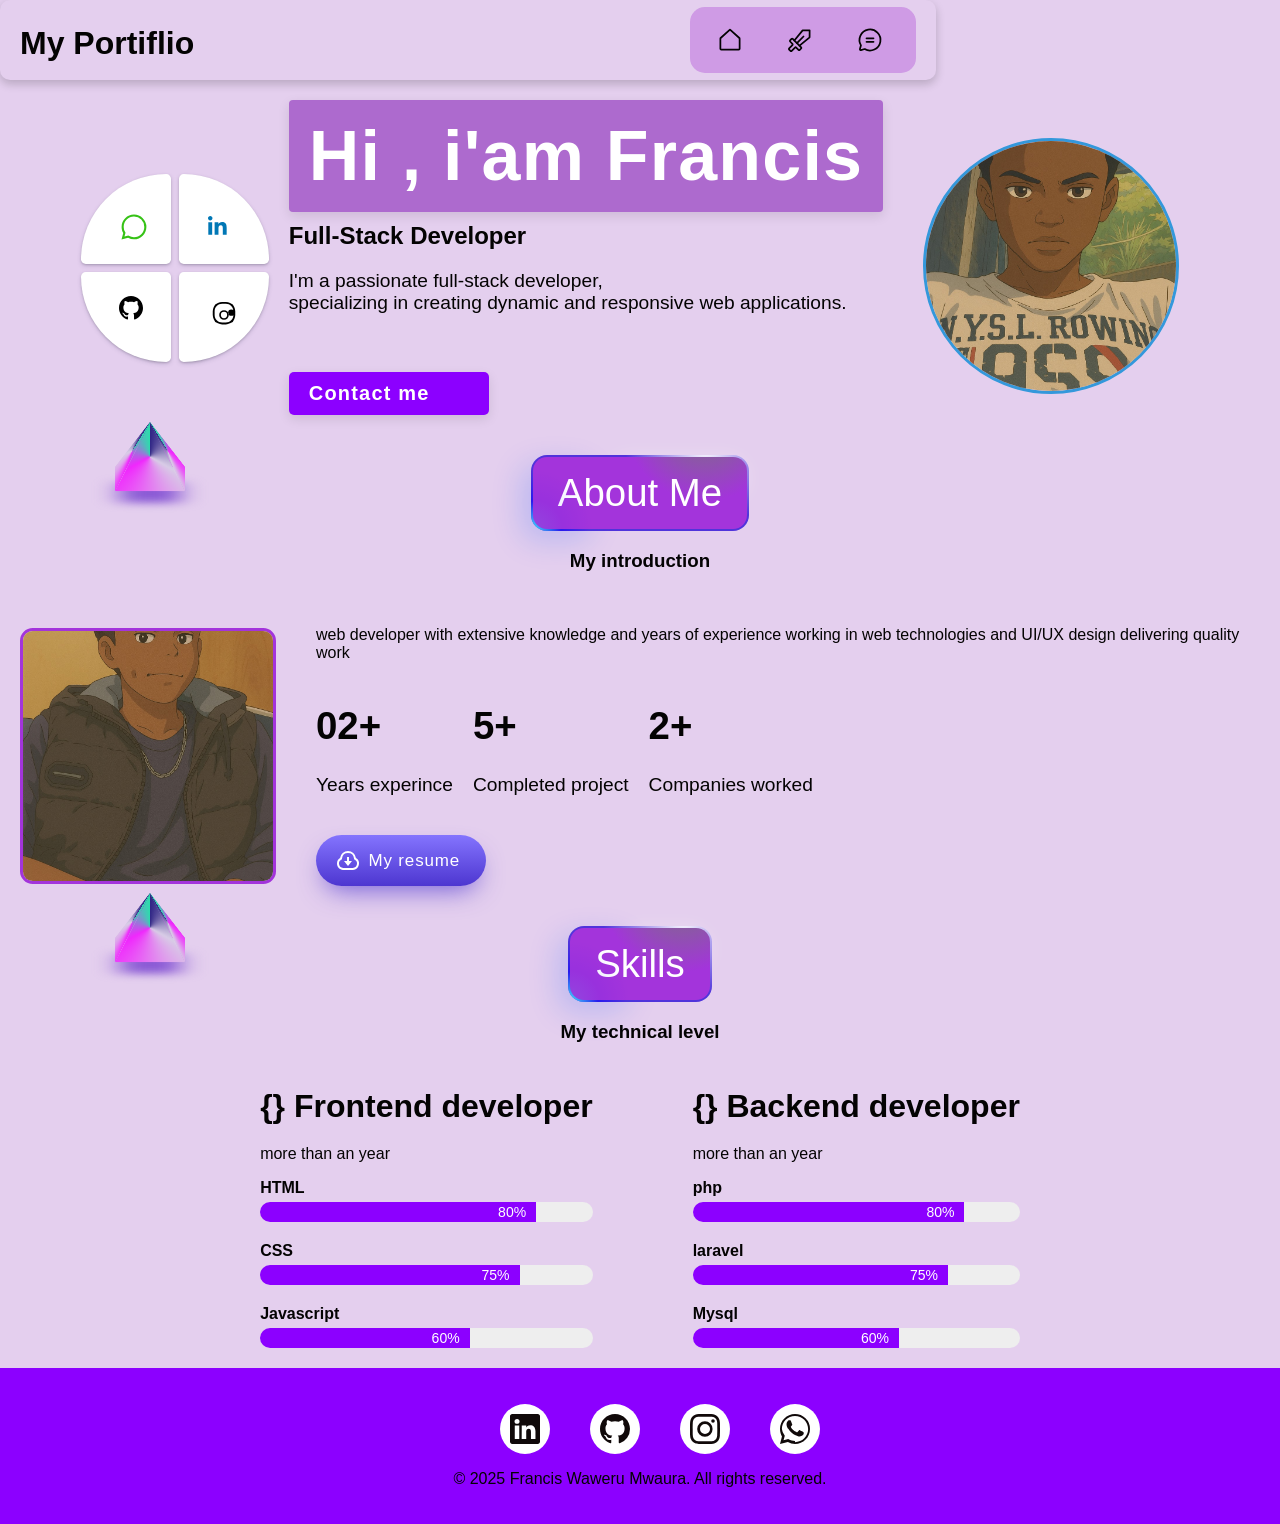
==== index.html @ 397ab3db "my_file html, css, js" ====
<!DOCTYPE html>
<html lang="en">
<head>
    <meta charset="UTF-8">
    <meta name="viewport" content="width=device-width, initial-scale=1.0">
    <meta name="description" content="Francis Waweru Mwaura - Full-Stack Developer Portfolio">
    <title>Francis Waweru Mwaura - Portfolio</title>
    <link rel="stylesheet" href="styles.css">
</head>
<body>
   
    <header>
        <div class="emoji-navbar">
            
            <h2>My Portiflio</h2>
            <div class="emoji-group">

                <div class="menu">
                <!-- Home Link -->
                <a href="index.html" class="link">
                    <span class="link-icon">
                    <svg xmlns="http://www.w3.org/2000/svg" width="192" height="192" fill="currentColor" viewBox="0 0 256 256">
                        <rect width="256" height="256" fill="none"></rect>
                        <path d="M213.3815,109.61945,133.376,36.88436a8,8,0,0,0-10.76339.00036l-79.9945,72.73477A8,8,0,0,0,40,115.53855V208a8,8,0,0,0,8,8H208a8,8,0,0,0,8-8V115.53887A8,8,0,0,0,213.3815,109.61945Z" fill="none" stroke="currentColor" stroke-linecap="round" stroke-linejoin="round" stroke-width="16"></path>
                    </svg>
                    </span>
                    <span class="link-title">Home</span>
                </a>

                <!-- Projects Link -->
                <a href="projects.html" class="link">
                    <span class="link-icon">
                    <svg xmlns="http://www.w3.org/2000/svg" width="192" height="192" fill="currentColor" viewBox="0 0 256 256">
                        <rect width="256" height="256" fill="none"></rect>
                        <polyline points="76.201 132.201 152.201 40.201 216 40 215.799 103.799 123.799 179.799" fill="none" stroke="currentColor" stroke-linecap="round" stroke-linejoin="round" stroke-width="16"></polyline>
                        <line x1="100" y1="156" x2="160" y2="96" fill="none" stroke="currentColor" stroke-linecap="round" stroke-linejoin="round" stroke-width="16"></line>
                        <path d="M82.14214,197.45584,52.201,227.397a8,8,0,0,1-11.31371,0L28.603,215.11268a8,8,0,0,1,0-11.31371l29.94113-29.94112a8,8,0,0,0,0-11.31371L37.65685,141.65685a8,8,0,0,1,0-11.3137l12.6863-12.6863a8,8,0,0,1,11.3137,0l76.6863,76.6863a8,8,0,0,1,0,11.3137l-12.6863,12.6863a8,8,0,0,1-11.3137,0L93.45584,197.45584A8,8,0,0,0,82.14214,197.45584Z" fill="none" stroke="currentColor" stroke-linecap="round" stroke-linejoin="round" stroke-width="16"></path>
                    </svg>
                    </span>
                    <span class="link-title">Projects</span>
                </a>

                <!-- Chat Link -->
                <a href="contact.html" class="link">
                    <span class="link-icon">
                    <svg xmlns="http://www.w3.org/2000/svg" width="192" height="192" fill="currentColor" viewBox="0 0 256 256">
                        <rect width="256" height="256" fill="none"></rect>
                        <path d="M45.42853,176.99811A95.95978,95.95978,0,1,1,79.00228,210.5717l.00023-.001L45.84594,220.044a8,8,0,0,1-9.89-9.89l9.47331-33.15657Z" fill="none" stroke="currentColor" stroke-linecap="round" stroke-linejoin="round" stroke-width="16"></path>
                        <line x1="96" y1="112" x2="160" y2="112" fill="none" stroke="currentColor" stroke-linecap="round" stroke-linejoin="round" stroke-width="16"></line>
                        <line x1="96" y1="144" x2="160" y2="144" fill="none" stroke="currentColor" stroke-linecap="round" stroke-linejoin="round" stroke-width="16"></line>
                    </svg>
                    </span>
                    <span class="link-title">Chat</span>
                </a>
</div>

            </div>
            
        </div>
        
    </header>
    
    <div class="hero">
        <div class="main">
            <div class="up">
                <a href="https://wa.me/254737316351" target="_blank">
                <button class="card1">
                    <!-- WhatsApp Icon -->
                    <svg class="whatsapp" xmlns="http://www.w3.org/2000/svg" viewBox="0 0 24 24" height="30" width="30">
                    <path d="M19.001 4.908A9.817 9.817 0 0 0 11.992 2C6.534 2 2.085 6.448 2.08 11.908c0 1.748.458 3.45 1.321 4.956L2 22l5.255-1.377a9.916 9.916 0 0 0 4.737 1.206h.005c5.46 0 9.908-4.448 9.913-9.913A9.872 9.872 0 0 0 19 4.908ZM11.992 20.15A8.216 8.216 0 0 1 7.797 19l-.3-.18-3.117.818.833-3.041-.196-.314a8.2 8.2 0 0 1-1.258-4.381c0-4.533 3.696-8.23 8.239-8.23a8.2 8.2 0 0 1 5.825 2.413 8.196 8.196 0 0 1 2.41 5.825c-.006 4.55-3.702 8.24-8.24 8.24Z"></path>
                    </svg>
                </button>
                </a>

                <a href="https://www.linkedin.com/in/francis-waweru-874369370/" target="_blank">
                <button class="card2">
                    <!-- LinkedIn Icon -->
                    <svg xmlns="http://www.w3.org/2000/svg" class="linkedin" height="1.6em" viewBox="0 0 448 512">
                    <path d="M100.28 448H7.4V148.9h92.88zm-46.44-343C24 105 0 80.9 0 53.6 0 26.3 24 2 53.84 2c29.84 0 53.84 24.3 53.84 51.6 0 27.3-24 51.6-53.84 51.6zM447.9 448h-92.4V302.4c0-34.7-.7-79.2-48.3-79.2-48.3 0-55.7 37.7-55.7 76.7V448h-92.6V148.9h89.2v40.8h1.3c12.4-23.5 42.7-48.3 87.8-48.3 93.8 0 111 61.8 111 142.3V448z"></path>
                    </svg>
                </button>
                </a>
            </div>

            <div class="down">
                <a href="https://github.com/frankie003-code" target="_blank">
                <button class="card3">
                    <!-- GitHub Icon -->
                    <svg class="github" height="30px" width="30px" viewBox="0 0 30 30" xmlns="http://www.w3.org/2000/svg">
                    <path d="M12 0C5.371 0 0 5.371 0 12c0 5.303 3.438 9.8 8.205 11.387.6.111.82-.261.82-.577v-2.237c-3.338.726-4.033-1.415-4.033-1.415-.546-1.388-1.333-1.757-1.333-1.757-1.089-.745.083-.729.083-.729 1.205.085 1.84 1.238 1.84 1.238 1.07 1.835 2.809 1.305 3.495.998.108-.775.419-1.305.762-1.605-2.665-.304-5.466-1.333-5.466-5.932 0-1.31.467-2.381 1.236-3.221-.124-.303-.536-1.524.116-3.176 0 0 1.008-.322 3.3 1.23.957-.266 1.984-.398 3.003-.403 1.02.005 2.047.137 3.006.403 2.29-1.552 3.295-1.23 3.295-1.23.653 1.653.242 2.873.118 3.176.77.84 1.234 1.911 1.234 3.221 0 4.61-2.803 5.625-5.475 5.921.43.372.823 1.103.823 2.222v3.293c0 .32.216.694.825.576C20.565 21.796 24 17.298 24 12c0-6.629-5.371-12-12-12z"></path>
                    </svg>
                </button>
                </a>

                <a href="https://www.instagram.com/qwenchz3/?__pwa=1#" target="_blank">
                <button class="card4">
                    <!-- Instagram Icon -->
                    <svg xmlns="http://www.w3.org/2000/svg" viewBox="0 0 448 512" height="30" width="30">
                    <path d="M224,202.66A53.34,53.34,0,1,0,277.34,256,53.38,53.38,0,0,0,224,202.66Zm124.71-41a54,54,0,1,0,54,54A54,54,0,0,0,348.71,161.71ZM224,338a82,82,0,1,1,82-82A82.09,82.09,0,0,1,224,338ZM398.8,120.07A98.23,98.23,0,0,0,327.93,49.2C304.6,40.42,282.59,32,256,32H192C165.41,32,143.4,40.42,120.07,49.2A98.23,98.23,0,0,0,49.2,120.07C40.42,143.4,32,165.41,32,192v64c0,26.59,8.42,48.6,17.2,71.93A98.23,98.23,0,0,0,120.07,398.8C143.4,407.58,165.41,416,192,416h64c26.59,0,48.6-8.42,71.93-17.2a98.23,98.23,0,0,0,70.87-70.87C407.58,304.6,416,282.59,416,256V192C416,165.41,407.58,143.4,398.8,120.07ZM384,256c0,70.69-57.31,128-128,128H192C121.31,384,64,326.69,64,256V192C64,121.31,121.31,64,192,64h64c70.69,0,128,57.31,128,128Z"/>
                    </svg>
                </button>
                </a>
            </div>
        </div>

            <div class="content">
                <div>
                    <button class="btn"><i class="animation"></i>
                    <h1>Hi , i'am Francis</h1><i class="animation"></i>
                    </button>
                </div>
                
                <h2>Full-Stack Developer</h2>
                <p>I'm a passionate full-stack developer,<br> specializing in creating dynamic and responsive web applications.</p><br>
                <div class="cta-buttons">
                    <a href="contact.html" class="btn">Contact me</a>
                </div>
            </div>
            <div class="content" >
                <div class="abt">
                    <img src="me.png" alt="Francis Waweru Mwaura"">
                    
                </div>
            </div>
    </div>

    
    <div class="intro">
      <div class="pyramid-loader">
            <div class="wrapper">
                <span class="side side1"></span>
                <span class="side side2"></span>
                <span class="side side3"></span>
                <span class="side side4"></span>
                <span class="shadow"></span>
            </div>  
      </div>
       <button class="button">
            <div class="blob1"></div>
            <div class="blob2"></div>
            <div class="inner">About Me</div>
        </button>

       
        <h3>My introduction</h3>
    </div>

    <div class="aboutme">
        <div class="content">
            <div class="about">
                <img src="me2.png" alt="Francis Waweru Mwaura"">
            </div>
        </div>
        <div class="content">            
            <p>web developer with extensive knowledge and years of experience working in web technologies and UI/UX design delivering quality work</p>
            <div class="year">
                

                <div class="yearcontent">
                    <h1>02+</h1>
                    <P>Years experince</P>
                </div>

                <div class="yearcontent">
                    <h1>5+</h1>
                    <P>Completed project</P>
                </div>

                <div class="yearcontent">
                    <h1>2+</h1>
                    <P>Companies worked</P>
                </div>
            </div>
             <div class="cta-buttons">
                    <!-- From Uiverse.io by adamgiebl -->
                    <a href="Francis Waweru Mwaura.pdf" download target="_blank" style="text-decoration: none;">
                    <button class="cssbuttons-io-button">
                        <svg
                        xmlns="http://www.w3.org/2000/svg"
                        viewBox="0 0 24 24"
                        width="24"
                        height="24"
                        >
                        <path fill="none" d="M0 0h24v24H0z"></path>
                        <path
                            fill="currentColor"
                            d="M1 14.5a6.496 6.496 0 0 1 3.064-5.519 8.001 8.001 0 0 1 15.872 0 6.5 6.5 0 0 1-2.936 12L7 21c-3.356-.274-6-3.078-6-6.5zm15.848 4.487a4.5 4.5 0 0 0 2.03-8.309l-.807-.503-.12-.942a6.001 6.001 0 0 0-11.903 0l-.12.942-.805.503a4.5 4.5 0 0 0 2.029 8.309l.173.013h9.35l.173-.013zM13 12h3l-4 5-4-5h3V8h2v4z"
                        ></path>
                        </svg>
                        <span>My resume</span>
                    </button>
                    </a>

            </div>
        </div>
    </div>
    <div class="intro">
        <div class="pyramid-loader">
            <div class="wrapper">
                <span class="side side1"></span>
                <span class="side side2"></span>
                <span class="side side3"></span>
                <span class="side side4"></span>
                <span class="shadow"></span>
            </div>  
      </div>
         <button class="button">
            <div class="blob1"></div>
            <div class="blob2"></div>
            <div class="inner">Skills</div>
        </button>
        <h3>My technical level</h3>
    </div>

    <div class="skills">
        <div class="skillsfront">
         

            <h2>{} Frontend developer</h2>
            <p>more than an year</p>  
            
            <div class="progress-group">
                <div class="label">HTML</div>
                <div class="progress-container">
                    <div class="progress-bar" style="width: 80%;">80%</div>
                </div>
            </div>
    
            <div class="progress-group">
                <div class="label">CSS</div>
                <div class="progress-container">
                    <div class="progress-bar" style="width: 75%;">75%</div>
                </div>
            </div>
    
            <div class="progress-group">
                <div class="label">Javascript</div>
                <div class="progress-container">
                    <div class="progress-bar" style="width: 60%;">60%</div>
                </div>
            </div>
        </div>
        <div class="skillsfront">
         

            <h2>{} Backend developer</h2>
            <p>more than an year</p>  
            
            <div class="progress-group">
                <div class="label">php</div>
                <div class="progress-container">
                    <div class="progress-bar" style="width: 80%;">80%</div>
                </div>
            </div>
    
            <div class="progress-group">
                <div class="label">laravel</div>
                <div class="progress-container">
                    <div class="progress-bar" style="width: 75%;">75%</div>
                </div>
            </div>
    
            <div class="progress-group">
                <div class="label">Mysql</div>
                <div class="progress-container">
                    <div class="progress-bar" style="width: 60%;">60%</div>
                </div>
            </div>
        </div>
    </div>

   

    <footer>
        <div class="social-links">
            <ul class="example-2">
  <li class="icon-content">
      <a
      href="https://www.linkedin.com/in/francis-waweru-874369370/"
      aria-label="LinkedIn"
      data-social="linkedin"
      >
      <div class="filled"></div>
      <svg
      xmlns="http://www.w3.org/2000/svg"
        width="16"
        height="16"
        fill="currentColor"
        class="bi bi-linkedin"
        viewBox="0 0 16 16"
        xml:space="preserve"
        >
        <path
        d="M0 1.146C0 .513.526 0 1.175 0h13.65C15.474 0 16 .513 16 1.146v13.708c0 .633-.526 1.146-1.175 1.146H1.175C.526 16 0 15.487 0 14.854zm4.943 12.248V6.169H2.542v7.225zm-1.2-8.212c.837 0 1.358-.554 1.358-1.248-.015-.709-.52-1.248-1.342-1.248S2.4 3.226 2.4 3.934c0 .694.521 1.248 1.327 1.248zm4.908 8.212V9.359c0-.216.016-.432.08-.586.173-.431.568-.878 1.232-.878.869 0 1.216.662 1.216 1.634v3.865h2.401V9.25c0-2.22-1.184-3.252-2.764-3.252-1.274 0-1.845.7-2.165 1.193v.025h-.016l.016-.025V6.169h-2.4c.03.678 0 7.225 0 7.225z"
        fill="currentColor"
        ></path>
    </svg>
</a>
<div class="tooltip">LinkedIn</div>
</li>

<li class="icon-content">
    <a href="https://github.com/frankie003-code" aria-label="GitHub" data-social="github">
        <div class="filled"></div>
        <svg
        xmlns="http://www.w3.org/2000/svg"
        width="16"
        height="16"
        fill="currentColor"
        class="bi bi-github"
        viewBox="0 0 16 16"
        xml:space="preserve"
      >
        <path
        d="M8 0C3.58 0 0 3.58 0 8c0 3.54 2.29 6.53 5.47 7.59.4.07.55-.17.55-.38 0-.19-.01-.82-.01-1.49-2.01.37-2.53-.49-2.69-.94-.09-.23-.48-.94-.82-1.13-.28-.15-.68-.52-.01-.53.63-.01 1.08.58 1.23.82.72 1.21 1.87.87 2.33.66.07-.52.28-.87.51-1.07-1.78-.2-3.64-.89-3.64-3.95 0-.87.31-1.59.82-2.15-.08-.2-.36-1.02.08-2.12 0 0 .67-.21 2.2.82.64-.18 1.32-.27 2-.27s1.36.09 2 .27c1.53-1.04 2.2-.82 2.2-.82.44 1.1.16 1.92.08 2.12.51.56.82 1.27.82 2.15 0 3.07-1.87 3.75-3.65 3.95.29.25.54.73.54 1.48 0 1.07-.01 1.93-.01 2.2 0 .21.15.46.55.38A8.01 8.01 0 0 0 16 8c0-4.42-3.58-8-8-8"
        fill="currentColor"
        ></path>
    </svg>
</a>
<div class="tooltip">GitHub</div>
</li>

<li class="icon-content">
    <a
    href="https://www.instagram.com/qwenchz3/?__pwa=1#"
    aria-label="Instagram"
    data-social="instagram"
    >
    <div class="filled"></div>
    <svg
    xmlns="http://www.w3.org/2000/svg"
    width="16"
    height="16"
        fill="currentColor"
        class="bi bi-instagram"
        viewBox="0 0 16 16"
        xml:space="preserve"
        >
        <path
        d="M8 0C5.829 0 5.556.01 4.703.048 3.85.088 3.269.222 2.76.42a3.9 3.9 0 0 0-1.417.923A3.9 3.9 0 0 0 .42 2.76C.222 3.268.087 3.85.048 4.7.01 5.555 0 5.827 0 8.001c0 2.172.01 2.444.048 3.297.04.852.174 1.433.372 1.942.205.526.478.972.923 1.417.444.445.89.719 1.416.923.51.198 1.09.333 1.942.372C5.555 15.99 5.827 16 8 16s2.444-.01 3.298-.048c.851-.04 1.434-.174 1.943-.372a3.9 3.9 0 0 0 1.416-.923c.445-.445.718-.891.923-1.417.197-.509.332-1.09.372-1.942C15.99 10.445 16 10.173 16 8s-.01-2.445-.048-3.299c-.04-.851-.175-1.433-.372-1.941a3.9 3.9 0 0 0-.923-1.417A3.9 3.9 0 0 0 13.24.42c-.51-.198-1.092-.333-1.943-.372C10.443.01 10.172 0 7.998 0zm-.717 1.442h.718c2.136 0 2.389.007 3.232.046.78.035 1.204.166 1.486.275.373.145.64.319.92.599s.453.546.598.92c.11.281.24.705.275 1.485.039.843.047 1.096.047 3.231s-.008 2.389-.047 3.232c-.035.78-.166 1.203-.275 1.485a2.5 2.5 0 0 1-.599.919c-.28.28-.546.453-.92.598-.28.11-.704.24-1.485.276-.843.038-1.096.047-3.232.047s-2.39-.009-3.233-.047c-.78-.036-1.203-.166-1.485-.276a2.5 2.5 0 0 1-.92-.598 2.5 2.5 0 0 1-.6-.92c-.109-.281-.24-.705-.275-1.485-.038-.843-.046-1.096-.046-3.233s.008-2.388.046-3.231c.036-.78.166-1.204.276-1.486.145-.373.319-.64.599-.92s.546-.453.92-.598c.282-.11.705-.24 1.485-.276.738-.034 1.024-.044 2.515-.045zm4.988 1.328a.96.96 0 1 0 0 1.92.96.96 0 0 0 0-1.92m-4.27 1.122a4.109 4.109 0 1 0 0 8.217 4.109 4.109 0 0 0 0-8.217m0 1.441a2.667 2.667 0 1 1 0 5.334 2.667 2.667 0 0 1 0-5.334"
        fill="currentColor"
        ></path>
    </svg>
</a>
<div class="tooltip">Instagram</div>
</li>

<!-- ✅ WhatsApp Replacing YouTube -->
<li class="icon-content">
    <a
    href="https://wa.me/254737316351" 
    aria-label="WhatsApp"
    data-social="whatsapp"
    >
    <div class="filled"></div>
    <svg
    xmlns="http://www.w3.org/2000/svg"
    width="16"
    height="16"
    fill="currentColor"
    class="bi bi-whatsapp"
    viewBox="0 0 16 16"
    xml:space="preserve"
      >
      <path
      d="M13.601 2.326A7.902 7.902 0 0 0 8 0C3.582 0 0 3.582 0 8c0 1.396.36 2.743 1.043 3.938L0 16l4.191-1.1A7.947 7.947 0 0 0 8 16c4.418 0 8-3.582 8-8a7.902 7.902 0 0 0-2.399-5.674zm-5.6 12.09c-1.189 0-2.359-.316-3.387-.911l-.242-.143-2.48.65.663-2.41-.157-.247A6.933 6.933 0 0 1 1 8c0-3.867 3.133-7 7-7s7 3.133 7 7-3.133 7-7 7zm4.066-5.063c-.222-.111-1.313-.648-1.516-.722-.203-.074-.352-.111-.501.111s-.574.722-.703.87c-.13.148-.259.167-.481.056-.222-.111-.938-.345-1.787-1.1-.66-.587-1.104-1.313-1.233-1.534-.13-.222-.014-.342.098-.453.101-.1.222-.259.333-.389.112-.13.148-.222.222-.37.074-.148.037-.278-.018-.39-.055-.111-.501-1.208-.687-1.657-.18-.433-.364-.374-.501-.381-.13-.007-.278-.009-.427-.009s-.389.056-.593.278c-.203.222-.796.778-.796 1.896s.815 2.2.928 2.353c.111.148 1.605 2.449 3.893 3.432.545.235.969.375 1.3.48.546.174 1.044.15 1.437.091.438-.065 1.313-.537 1.5-1.056.185-.52.185-.964.13-1.056-.056-.093-.204-.148-.426-.259z"
      fill="currentColor"
      />
    </svg>
</a>
<div class="tooltip">WhatsApp</div>
</li>
</ul>
</div>
<p>&copy; 2025 Francis Waweru Mwaura. All rights reserved.</p>
</footer>

    <script src="js/main.js"></script>
</body>
</html>
---- styles.css ----
body {
  font-family: "Arial", sans-serif;
  margin: 0;
  padding: 0;
  background-color: #e4cfee;
  color: #040303;
  width: 100%;
  max-width: 100%;
  height: 100%;

}

/* From Uiverse.io by andrew-demchenk0 */
.pyramid-loader {
  position: relative;
  width: 300px;

  display: block;
  transform-style: preserve-3d;
  transform: rotateX(-20deg);
}

.wrapper {
  position: relative;
  width: 100%;
  height: 100%;
  transform-style: preserve-3d;
  animation: spin 4s linear infinite;
}

@keyframes spin {
  100% {
    transform: rotateY(360deg);
  }
}

.pyramid-loader .wrapper .side {
  width: 70px;
  height: 70px;
  /* you can choose any gradient or color you want */
  /* background: radial-gradient( #2F2585 10%, #F028FD 70%, #2BDEAC 120%); */
  position: absolute;
  top: 0;
  left: 0;
  right: 0;
  bottom: 0;
  margin: auto;
  transform-origin: center top;
  clip-path: polygon(50% 0%, 0% 100%, 100% 100%);
}

.pyramid-loader .wrapper .side1 {
  transform: rotateZ(-30deg) rotateY(90deg);
  background: conic-gradient(#2bdeac, #f028fd, #d8cce6, #2f2585);
}

.pyramid-loader .wrapper .side2 {
  transform: rotateZ(30deg) rotateY(90deg);
  background: conic-gradient(#2f2585, #d8cce6, #f028fd, #2bdeac);
}

.pyramid-loader .wrapper .side3 {
  transform: rotateX(30deg);
  background: conic-gradient(#2f2585, #d8cce6, #f028fd, #2bdeac);
}

.pyramid-loader .wrapper .side4 {
  transform: rotateX(-30deg);
  background: conic-gradient(#2bdeac, #f028fd, #d8cce6, #2f2585);
}

.pyramid-loader .wrapper .shadow {
  width: 60px;
  height: 60px;
  background: #8b5ad5;
  position: absolute;
  top: 0;
  left: 0;
  right: 0;
  bottom: 0;
  margin: auto;
  transform: rotateX(90deg) translateZ(-40px);
  filter: blur(12px);
}

/* From Uiverse.io by Spacious74 */
.button {
  font-size: 2.4rem;
  border-radius: 16px;
  border: none;
  padding: 2px;
  background: radial-gradient(circle 80px at 80% -10%, #ffffff, #5034db);
  position: relative;
}
.button::after {
  content: "";
  position: absolute;
  width: 65%;
  height: 60%;
  border-radius: 120px;
  top: 0;
  right: 0;
  box-shadow: 0 0 20px #ffffff38;
  z-index: -1;
}

.blob1 {
  position: absolute;
  width: 70px;
  height: 100%;
  border-radius: 16px;
  bottom: 0;
  left: 0;
  background: radial-gradient(
    circle 60px at 0% 100%,
    #3fe9ff,
    #0000ff80,
    transparent
  );
  box-shadow: -10px 10px 30px #0051ff2d;
}

.inner {
  padding: 14px 25px;
  border-radius: 14px;
  color: #fff;
  z-index: 3;
  position: relative;
  background: radial-gradient(circle 80px at 80% -50%, #777777, #a334db);
}
.inner::before {
  content: "";
  width: 100%;
  height: 100%;
  left: 0;
  top: 0;
  border-radius: 14px;
  background: radial-gradient(
    circle 60px at 0% 100%,
    #00e1ff1a,
    #0000ff11,
    transparent
  );
  position: absolute;
}

/* From Uiverse.io by mi-series */
.btn {
  outline: 0;
  display: inline-flex;
  align-items: center;
  justify-content: space-between;
  background: #ad6ace;
  min-width: 200px;
  border: 0;
  border-radius: 4px;
  box-shadow: 0 4px 12px rgba(0, 0, 0, 0.1);
  box-sizing: border-box;
  padding: 16px 20px;
  color: #fff;
  font-size: 20px;
  font-weight: 600;

  letter-spacing: 1.2px;

  overflow: hidden;
  cursor: pointer;
}

.btn:hover {
  opacity: 0.95;
}

.btn .animation {
  border-radius: 100%;
  animation: ripple 0.6s linear infinite;
}

@keyframes ripple {
  0% {
    box-shadow: 0 0 0 0 rgba(255, 255, 255, 0.1),
      0 0 0 20px rgba(255, 255, 255, 0.1), 0 0 0 40px rgba(255, 255, 255, 0.1),
      0 0 0 60px rgba(255, 255, 255, 0.1);
  }

  100% {
    box-shadow: 0 0 0 20px rgba(255, 255, 255, 0.1),
      0 0 0 40px rgba(255, 255, 255, 0.1), 0 0 0 60px rgba(255, 255, 255, 0.1),
      0 0 0 80px rgba(255, 255, 255, 0);
  }
}
.emoji-navbar {
  display: flex;
  justify-content: space-between;
  align-items: center;
  gap: 15px;
  background: #e4cfee;
  padding: 10px 20px;
  box-shadow: 0 4px 10px rgba(10, 12, 12, 0.2);
  height: 60px;
  width: 70%;
  border-radius: 10px;
}

.menu {
  padding: 0.5rem;
  background-color: #cf9be5;
  position: relative;
  display: flex;
  justify-content: center;
  border-radius: 15px;
  box-shadow: 0 10px 25px 0 rgba(#000, 0.075);
}

.link {
  display: inline-flex;
  justify-content: center;
  align-items: center;
  width: 70px;
  height: 50px;
  border-radius: 8px;
  position: relative;
  z-index: 1;
  overflow: hidden;
  transform-origin: center left;
  transition: width 0.2s ease-in;
  text-decoration: none;
  color: inherit;
  &:before {
    position: absolute;
    z-index: -1;
    content: "";
    display: block;
    border-radius: 8px;
    width: 100%;
    height: 100%;
    top: 0;
    transform: translateX(100%);
    transition: transform 0.2s ease-in;
    transform-origin: center right;
    background-color: #efd6f6;
  }

  &:hover,
  &:focus {
    outline: 0;
    width: 130px;

    &:before,
    .link-title {
      transform: translateX(0);
      opacity: 1;
    }
  }
}

.link-icon {
  width: 28px;
  height: 28px;
  display: block;
  flex-shrink: 0;
  left: 18px;
  position: absolute;
  svg {
    width: 28px;
    height: 28px;
  }
}

.link-title {
  transform: translateX(100%);
  transition: transform 0.2s ease-in;
  transform-origin: center right;
  display: block;
  text-align: center;
  text-indent: 28px;
  width: 100%;
}

.container {
  width: 80%;
  margin: auto;
  overflow: hidden;
}

.section-img {
  width: 100%;
  max-width: 500px;
  height: auto;
  display: block;
  margin: 0 auto 1rem auto;
  border-radius: 10px;
  box-shadow: 0 2px 8px rgba(0, 0, 0, 0.1);
}
.project-img {
  width: 100%;
  max-width: 400px;
  height: auto;
  border-radius: 8px;
  margin-bottom: 0.5rem;
  box-shadow: 0 2px 8px rgba(0, 0, 0, 0.1);
}
.project1 {
  display: flex;
  flex-direction: row;
  align-items: center;

  padding: 20px;

  gap: 545px;
}

.typewriter {
  --blue: #5c86ff;
  --blue-dark: #275efe;
  --key: #fff;
  --paper: #eef0fd;
  --text: #d3d4ec;
  --tool: #fbc56c;
  --duration: 3s;
  position: relative;

  -webkit-animation: bounce05 var(--duration) linear infinite;
  animation: bounce05 var(--duration) linear infinite;
}

.typewriter .slide {
  width: 92px;
  height: 20px;
  border-radius: 3px;
  margin-left: 14px;
  transform: translateX(14px);
  background: linear-gradient(var(--blue), var(--blue-dark));
  -webkit-animation: slide05 var(--duration) ease infinite;
  animation: slide05 var(--duration) ease infinite;
}

.typewriter .slide:before,
.typewriter .slide:after,
.typewriter .slide i:before {
  content: "";
  position: absolute;
  background: var(--tool);
}

.typewriter .slide:before {
  width: 2px;
  height: 8px;
  top: 6px;
  left: 100%;
}

.typewriter .slide:after {
  left: 94px;
  top: 3px;
  height: 14px;
  width: 6px;
  border-radius: 3px;
}

.typewriter .slide i {
  display: block;
  position: absolute;
  right: 100%;
  width: 6px;
  height: 4px;
  top: 4px;
  background: var(--tool);
}

.typewriter .slide i:before {
  right: 100%;
  top: -2px;
  width: 4px;
  border-radius: 2px;
  height: 14px;
}

.typewriter .paper {
  position: absolute;
  left: 24px;
  top: -26px;
  width: 40px;
  height: 46px;
  border-radius: 5px;
  background: var(--paper);
  transform: translateY(46px);
  -webkit-animation: paper05 var(--duration) linear infinite;
  animation: paper05 var(--duration) linear infinite;
}

.typewriter .paper:before {
  content: "";
  position: absolute;
  left: 6px;
  right: 6px;
  top: 7px;
  border-radius: 2px;
  height: 4px;
  transform: scaleY(0.8);
  background: var(--text);
  box-shadow: 0 12px 0 var(--text), 0 24px 0 var(--text), 0 36px 0 var(--text);
}

.typewriter .keyboard {
  width: 120px;
  height: 56px;
  margin-top: -10px;
  z-index: 1;
  position: relative;
}

.typewriter .keyboard:before,
.typewriter .keyboard:after {
  content: "";
  position: absolute;
}

.typewriter .keyboard:before {
  top: 0;
  left: 0;
  right: 0;
  bottom: 0;
  border-radius: 7px;
  background: linear-gradient(135deg, var(--blue), var(--blue-dark));
  transform: perspective(10px) rotateX(2deg);
  transform-origin: 50% 100%;
}

.typewriter .keyboard:after {
  left: 2px;
  top: 25px;
  width: 11px;
  height: 4px;
  border-radius: 2px;
  box-shadow: 15px 0 0 var(--key), 30px 0 0 var(--key), 45px 0 0 var(--key),
    60px 0 0 var(--key), 75px 0 0 var(--key), 90px 0 0 var(--key),
    22px 10px 0 var(--key), 37px 10px 0 var(--key), 52px 10px 0 var(--key),
    60px 10px 0 var(--key), 68px 10px 0 var(--key), 83px 10px 0 var(--key);
  -webkit-animation: keyboard05 var(--duration) linear infinite;
  animation: keyboard05 var(--duration) linear infinite;
}

@keyframes bounce05 {
  85%,
  92%,
  100% {
    transform: translateY(0);
  }

  89% {
    transform: translateY(-4px);
  }

  95% {
    transform: translateY(2px);
  }
}

@keyframes slide05 {
  5% {
    transform: translateX(14px);
  }

  15%,
  30% {
    transform: translateX(6px);
  }

  40%,
  55% {
    transform: translateX(0);
  }

  65%,
  70% {
    transform: translateX(-4px);
  }

  80%,
  89% {
    transform: translateX(-12px);
  }

  100% {
    transform: translateX(14px);
  }
}

@keyframes paper05 {
  5% {
    transform: translateY(46px);
  }

  20%,
  30% {
    transform: translateY(34px);
  }

  40%,
  55% {
    transform: translateY(22px);
  }

  65%,
  70% {
    transform: translateY(10px);
  }

  80%,
  85% {
    transform: translateY(0);
  }

  92%,
  100% {
    transform: translateY(46px);
  }
}

@keyframes keyboard05 {
  5%,
  12%,
  21%,
  30%,
  39%,
  48%,
  57%,
  66%,
  75%,
  84% {
    box-shadow: 15px 0 0 var(--key), 30px 0 0 var(--key), 45px 0 0 var(--key),
      60px 0 0 var(--key), 75px 0 0 var(--key), 90px 0 0 var(--key),
      22px 10px 0 var(--key), 37px 10px 0 var(--key), 52px 10px 0 var(--key),
      60px 10px 0 var(--key), 68px 10px 0 var(--key), 83px 10px 0 var(--key);
  }

  9% {
    box-shadow: 15px 2px 0 var(--key), 30px 0 0 var(--key), 45px 0 0 var(--key),
      60px 0 0 var(--key), 75px 0 0 var(--key), 90px 0 0 var(--key),
      22px 10px 0 var(--key), 37px 10px 0 var(--key), 52px 10px 0 var(--key),
      60px 10px 0 var(--key), 68px 10px 0 var(--key), 83px 10px 0 var(--key);
  }

  18% {
    box-shadow: 15px 0 0 var(--key), 30px 0 0 var(--key), 45px 0 0 var(--key),
      60px 2px 0 var(--key), 75px 0 0 var(--key), 90px 0 0 var(--key),
      22px 10px 0 var(--key), 37px 10px 0 var(--key), 52px 10px 0 var(--key),
      60px 10px 0 var(--key), 68px 10px 0 var(--key), 83px 10px 0 var(--key);
  }

  27% {
    box-shadow: 15px 0 0 var(--key), 30px 0 0 var(--key), 45px 0 0 var(--key),
      60px 0 0 var(--key), 75px 0 0 var(--key), 90px 0 0 var(--key),
      22px 12px 0 var(--key), 37px 10px 0 var(--key), 52px 10px 0 var(--key),
      60px 10px 0 var(--key), 68px 10px 0 var(--key), 83px 10px 0 var(--key);
  }

  36% {
    box-shadow: 15px 0 0 var(--key), 30px 0 0 var(--key), 45px 0 0 var(--key),
      60px 0 0 var(--key), 75px 0 0 var(--key), 90px 0 0 var(--key),
      22px 10px 0 var(--key), 37px 10px 0 var(--key), 52px 12px 0 var(--key),
      60px 12px 0 var(--key), 68px 12px 0 var(--key), 83px 10px 0 var(--key);
  }

  45% {
    box-shadow: 15px 0 0 var(--key), 30px 0 0 var(--key), 45px 0 0 var(--key),
      60px 0 0 var(--key), 75px 0 0 var(--key), 90px 2px 0 var(--key),
      22px 10px 0 var(--key), 37px 10px 0 var(--key), 52px 10px 0 var(--key),
      60px 10px 0 var(--key), 68px 10px 0 var(--key), 83px 10px 0 var(--key);
  }

  54% {
    box-shadow: 15px 0 0 var(--key), 30px 2px 0 var(--key), 45px 0 0 var(--key),
      60px 0 0 var(--key), 75px 0 0 var(--key), 90px 0 0 var(--key),
      22px 10px 0 var(--key), 37px 10px 0 var(--key), 52px 10px 0 var(--key),
      60px 10px 0 var(--key), 68px 10px 0 var(--key), 83px 10px 0 var(--key);
  }

  63% {
    box-shadow: 15px 0 0 var(--key), 30px 0 0 var(--key), 45px 0 0 var(--key),
      60px 0 0 var(--key), 75px 0 0 var(--key), 90px 0 0 var(--key),
      22px 10px 0 var(--key), 37px 10px 0 var(--key), 52px 10px 0 var(--key),
      60px 10px 0 var(--key), 68px 10px 0 var(--key), 83px 12px 0 var(--key);
  }

  72% {
    box-shadow: 15px 0 0 var(--key), 30px 0 0 var(--key), 45px 2px 0 var(--key),
      60px 0 0 var(--key), 75px 0 0 var(--key), 90px 0 0 var(--key),
      22px 10px 0 var(--key), 37px 10px 0 var(--key), 52px 10px 0 var(--key),
      60px 10px 0 var(--key), 68px 10px 0 var(--key), 83px 10px 0 var(--key);
  }

  81% {
    box-shadow: 15px 0 0 var(--key), 30px 0 0 var(--key), 45px 0 0 var(--key),
      60px 0 0 var(--key), 75px 0 0 var(--key), 90px 0 0 var(--key),
      22px 10px 0 var(--key), 37px 12px 0 var(--key), 52px 10px 0 var(--key),
      60px 10px 0 var(--key), 68px 10px 0 var(--key), 83px 10px 0 var(--key);
  }
}

.content {
  padding: 10px;
  margin: 10px;
}

.hero img {
  width: 250px;
  height: 250px;
  object-fit: cover;
  border-radius: 50%;
  border: 3px solid #3498db;
}

.about img {
  width: 250px;
  height: 250px;
  object-fit: cover;
  border-radius: 5%;
  border: 3px solid #a334db;
}
.hero h1 {
  font-size: 3.5em;
  margin: 0;
}
/* From Uiverse.io by deamelo */
.main {
  display: flex;
  flex-direction: column;
  gap: 0.5em;
}

.up {
  display: flex;
  flex-direction: row;
  gap: 0.5em;
}

.down {
  display: flex;
  flex-direction: row;
  gap: 0.5em;
}

.card1 {
  width: 90px;
  height: 90px;
  outline: none;
  border: none;
  background: white;
  border-radius: 90px 5px 5px 5px;
  box-shadow: rgba(50, 50, 93, 0.25) 0px 2px 5px -1px,
    rgba(0, 0, 0, 0.3) 0px 1px 3px -1px;
  transition: 0.2s ease-in-out;
}

.whatsapp {
  margin-top: 1.5em;
  margin-left: 1.2em;
  fill: #36c216;
}

.card2 {
  width: 90px;
  height: 90px;
  outline: none;
  border: none;
  background: white;
  border-radius: 5px 90px 5px 5px;
  box-shadow: rgba(50, 50, 93, 0.25) 0px 2px 5px -1px,
    rgba(0, 0, 0, 0.3) 0px 1px 3px -1px;
  transition: 0.2s ease-in-out;
}

.linkedin {
  margin-top: 1.5em;
  margin-left: -0.9em;
  fill: #0077b5;
}

.card3 {
  width: 90px;
  height: 90px;
  outline: none;
  border: none;
  background: white;
  border-radius: 5px 5px 5px 90px;
  box-shadow: rgba(50, 50, 93, 0.25) 0px 2px 5px -1px,
    rgba(0, 0, 0, 0.3) 0px 1px 3px -1px;
  transition: 0.2s ease-in-out;
}

.github {
  margin-top: -0.6em;
  margin-left: 1.2em;
}

.card4 {
  width: 90px;
  height: 90px;
  outline: none;
  border: none;
  background: white;
  border-radius: 5px 5px 90px 5px;
  box-shadow: rgba(50, 50, 93, 0.25) 0px 2px 5px -1px,
    rgba(0, 0, 0, 0.3) 0px 1px 3px -1px;
  transition: 0.2s ease-in-out;
}

.discord {
  margin-top: -0.9em;
  margin-left: -1.2em;
  fill: #8c9eff;
}

.card1:hover {
  cursor: pointer;
  scale: 1.1;
  background-color: #10baa0;
}

.card1:hover .whatsapp {
  fill: white;
}

.card2:hover {
  cursor: pointer;
  scale: 1.1;
  background-color: #0077b5;
}

.card2:hover .linkedin {
  fill: white;
}

.card3:hover {
  cursor: pointer;
  scale: 1.1;
  background-color: black;
}

.card3:hover .github {
  fill: white;
}

.card4:hover {
  cursor: pointer;
  scale: 1.1;
  background: linear-gradient(
    45deg,
    #405de6,
    #5b51db,
    #b33ab4,
    #c135b4,
    #e1306c,
    #fd1f1f
  );
}

.card4:hover .discord {
  fill: white;
}



.hero {
  text-align: left;
  display: flex;
  justify-content: center; /* vertical alignment */
  align-items: center; /* horizontal alignment */
}
.skills {
  text-align: left;
  display: flex;
  justify-content: center; /* vertical alignment */
  align-items: center;
  gap: 100px;
}

.year {
  font-size: 1.2em;
  display: flex;
  margin-top: 10px;
  gap: 20px;
}
.intro {
  text-align: center;
}
.intro h1 {
  font-size: 2.5em;
  margin: 0;
}
.aboutme {
  text-align: left;
  display: flex;
  justify-content: center; /* vertical alignment */
  align-items: center; /* horizontal alignment */
}
.hero h2 {
  font-size: 1.5em;
  margin: 10px 0;
}

.hero p {
  font-size: 1.2em;
  margin: 20px 0;
}

.cta-buttons {
  margin: 20px 0;
}

.cta-buttons .btn {
  background-color: #8c00ff;
  color: #ffffff;
  padding: 10px 20px;
  text-decoration: none;
  border-radius: 5px;
  transition: background-color 0.3s;
}

.cta-buttons .btn:hover {
  background-color: #a030e6;
}

.progress-group {
  margin-bottom: 20px;
}

.label {
  font-weight: bold;
  margin-bottom: 5px;
}

.progress-container {
  width: 100%;
  background-color: #eee;
  border-radius: 10px;
  height: 20px;
  overflow: hidden;
}

.progress-bar {
  height: 100%;
  background-color: #8c00ff;
  text-align: right;
  padding-right: 10px;
  color: white;
  font-size: 14px;
  line-height: 20px;
  transition: width 0.4s ease;
}

section {
  padding: 40px 20px;
}

h2 {
  font-size: 2em;
  margin-bottom: 20px;
}

/* From Uiverse.io by adamgiebl */
.cssbuttons-io-button {
  display: flex;
  align-items: center;
  font-family: inherit;
  cursor: pointer;
  font-weight: 500;
  font-size: 17px;
  padding: 0.8em 1.5em 0.8em 1.2em;
  color: white;
  background: #ad5389;
  background: linear-gradient(
    0deg,
    rgba(77, 54, 208, 1) 0%,
    rgba(132, 116, 254, 1) 100%
  );
  border: none;
  box-shadow: 0 0.7em 1.5em -0.5em #4d36d0be;
  letter-spacing: 0.05em;
  border-radius: 20em;
}

.cssbuttons-io-button svg {
  margin-right: 8px;
}

.cssbuttons-io-button:hover {
  box-shadow: 0 0.5em 1.5em -0.5em #4d36d0be;
}

.cssbuttons-io-button:active {
  box-shadow: 0 0.3em 1em -0.5em #4d36d0be;
}

.skills-container {
  display: flex;
  flex-wrap: wrap;
  justify-content: space-around;
}

.skill-category {
  flex: 1 1 200px;
  margin: 10px;
}

.projects-container,
.testimonials-container {
  display: flex;
  flex-direction: column;
  align-items: center;
}






.contenti{
 
  display: flex;
  flex-direction: column;
  align-items: center;
  justify-content: center;   /* 100% of the viewport width */
 
}
.card {
  position: relative;
  width: 95em;
  height: 50em;
  display: flex;
  flex-direction: column;
  align-items: center;
  justify-content: center;
 
  color: white;
  font-family: Montserrat;
  font-weight: bold;
  padding: 1em 2em 1em 1em;
  border-radius: 10px;
  overflow: hidden;
  z-index: 1;
  row-gap: 1em;
}

.card img {
  width: 12em;
  margin-right: 1em;
  animation: move 10s ease-in-out infinite;
  z-index: 5;
}

.image:hover {
  cursor: grab;
}

.image:active {
  cursor: grabbing;
}

/* Animated stars */
.card::before,
.card::after,
.heading::before,
.icons::before,
.icons::after,
.heading::after {
  transition: all 0.4s ease-in-out;
}

.card::before {
  content: "";
  position: absolute;
  width: 100%;
  height: 100%;
  inset: -3px;
  border-radius: 10px;
  background: radial-gradient(#858585, transparent, transparent);
  transform: translate(-5px, 250px);
  z-index: -1;
}

.card:hover::before {
  width: 150%;
  height: 100%;
  margin-left: -4.25em;
}

.card::after {
  content: "";
  position: absolute;
  inset: 2px;
  border-radius: 20px;
  background: rgba(80, 61, 85, 0.7);
  z-index: -1;
}

.heading {
  z-index: 2;
}

.card:hover .heading {
  letter-spacing: 0.025em;
}

.heading::before {
  content: "";
  position: absolute;
  top: 0;
  left: 0;
  width: 2px;
  height: 2px;
  border-radius: 50%;
  box-shadow: 220px 118px #fff, 280px 176px #fff, 40px 50px #fff, 60px 180px #fff,
    120px 130px #fff, 180px 176px #fff, 220px 290px #fff, 520px 250px #fff,
    400px 220px #fff, 50px 350px #fff, 10px 230px #fff;
  animation: glowing-stars 1s linear alternate infinite;
  z-index: -1;
}

.icons::before {
  content: "";
  position: absolute;
  top: 0;
  left: 0;
  width: 2px;
  height: 2px;
  border-radius: 50%;
  box-shadow: 140px 20px #fff, 425px 20px #fff, 70px 120px #fff, 20px 130px #fff,
    110px 80px #fff, 280px 80px #fff, 250px 350px #fff, 280px 230px #fff,
    220px 190px #fff, 450px 100px #fff, 380px 80px #fff, 520px 50px #fff;
  animation: glowing-stars 1s linear alternate infinite;
  animation-delay: 0.4s;
  z-index: -1;
}

.icons::after {
  content: "";
  position: absolute;
  top: 0;
  left: 0;
  width: 2px;
  height: 2px;
  border-radius: 50%;
  box-shadow: 490px 330px #fff, 420px 300px #fff, 320px 280px #fff,
    380px 350px #fff, 546px 170px #fff, 420px 180px #fff, 370px 150px #fff,
    200px 250px #fff, 80px 20px #fff, 190px 50px #fff, 270px 20px #fff,
    120px 230px #fff, 350px -1px #fff, 150px 369px #fff;
  animation: glowing-stars 1s linear alternate infinite;
  animation-delay: 0.8s;
  z-index: -1;
}

.card:hover .heading::before,
.card:hover .icons::before,
.card:hover .icons::after {
  filter: blur(3px);
}

.heading::after {
  content: "";
  top: -8.5%;
  left: -8.5%;
  position: absolute;
  width: 7.5em;
  height: 7.5em;
  border-radius: 50%;
  background: #f9f9fb;
  box-shadow: 0 0 100px rgba(193, 119, 241, 0.8),
    0 0 100px rgba(135, 42, 211, 0.8), inset #9b40fc 0 0 40px -12px;
  z-index: -1;
}

.card:hover .heading::after {
  box-shadow: 0 0 200px rgba(193, 119, 241, 1),
    0 0 200px rgba(135, 42, 211, 1), inset #9b40fc 0 0 40px -12px;
}


/* From Uiverse.io by ubaidi10 */ 
.cardi {
  width: fit-content;
  height: fit-content;
  
  flex-direction: column;
  align-items: center;
  justify-content: center;
  padding: 25px 25px;
  gap: 20px;
  box-shadow: 0px 0px 20px rgba(0, 0, 0, 0.055);
}

/* for all social containers*/
.socialContainer {
  width: 52px;
  height: 52px;
 
  display: flex;
  align-items: center;
  justify-content: center;
  overflow: hidden;
  transition-duration: 0.3s;
}
/* instagram*/
.containerOne:hover {
  background: linear-gradient(
    45deg,
    #405de6,
    #5b51db,
    #b33ab4,
    #c135b4,
    #e1306c,
    #fd1f1f
  );
  transition-duration: 0.3s;
  transform: scale(1.5);
  border-radius: 15px;
}
/* twitter*/
.containerTwo:hover {
  background-color: #060707;
  transition-duration: 0.3s;
  transform: scale(1.5);
  border-radius: 15px;
}
/* linkdin*/
.containerThree:hover {
  background-color: #0072b1;
  transition-duration: 0.3s;
  transform: scale(1.5);
  border-radius: 15px;
}
/* Whatsapp*/
.containerFour:hover {
  background-color: #25d366;
  transition-duration: 0.3s;
  transform: scale(1.5);
  border-radius: 15px;
}

.socialContainer:active {
  transform: scale(0.9);
  transition-duration: 0.3s;
}

.socialSvg {
  width: 17px;
}

.socialSvg path {
  fill: rgb(255, 255, 255);
}

.socialContainer:hover .socialSvg {
  animation: slide-in-top 0.3s both;
}

@keyframes slide-in-top {
  0% {
    transform: translateY(50px);
    opacity: 0;
  }

  100% {
    transform: translateY(0);
    opacity: 1;
  }
}
.card:has(.socialContainer:hover) .socialContainer:not(:hover) {
  opacity: 0.1;
}


.card:hover .instagram::before,
.card:hover .github::before,
.card:hover .whatsapp::before,
.card:hover .linkedin::before {
  filter: blur(3px);
}

.image:active ~ .icons .instagram::before,
.image:active ~ .icons .github::before,
.image:active ~ .icons .whatsapp::before,
.image:active ~ .icons .linkedin::before {
  animation: none;
  opacity: 0;
}

/* Animations */
@keyframes move {
  0% {
    transform: translateX(0em) translateY(0em);
  }
  25% {
    transform: translateY(-1em) translateX(-1em);
    rotate: -10deg;
  }
  50% {
    transform: translateY(1em) translateX(-1em);
  }
  75% {
    transform: translateY(-1.25em) translateX(1em);
    rotate: 10deg;
  }
  100% {
    transform: translateX(0em) translateY(0em);
  }
}

@keyframes glowing-stars {
  0% {
    opacity: 0;
  }
  50% {
    opacity: 1;
  }
  100% {
    opacity: 0;
  }
}

@keyframes shootingStar {
  0% {
    transform: translateX(0);
    opacity: 1;
  }
  50% {
    transform: translateX(-55em);
    opacity: 1;
  }
  70% {
    transform: translateX(-70em);
    opacity: 0;
  }
  100% {
    transform: translateX(0);
    opacity: 0;
  }
}


footer {
  background-color: #8c00ff;
  text-align: center;
  padding: 20px;
}

.social-links a {
  margin: 0 10px;
  color: #ffffff;
  text-decoration: none;
}

.social-links a:hover {
  text-decoration: underline;
}

@media (max-width: 768px) {
  .skills-container {
    flex-direction: column;
    align-items: center;
  }

  .skill-category {
    margin: 20px 0;
  }
}
ul {
  list-style: none;
}

.example-2 {
  display: flex;
  justify-content: center;
  align-items: center;
}
.example-2 .icon-content {
  margin: 0 10px;
  position: relative;
}
.example-2 .icon-content .tooltip {
  position: absolute;
  top: -30px;
  left: 50%;
  transform: translateX(-50%);
  color: #fff;
  padding: 6px 10px;
  border-radius: 5px;
  opacity: 0;
  visibility: hidden;
  font-size: 14px;
  transition: all 0.3s ease;
}
.example-2 .icon-content:hover .tooltip {
  opacity: 1;
  visibility: visible;
  top: -50px;
}
.example-2 .icon-content a {
  position: relative;
  overflow: hidden;
  display: flex;
  justify-content: center;
  align-items: center;
  width: 50px;
  height: 50px;
  border-radius: 50%;
  color: #100909;
  background-color: #fff;
  transition: all 0.3s ease-in-out;
}
.example-2 .icon-content a:hover {
  box-shadow: 3px 2px 45px 0px rgb(0 0 0 / 12%);
}
.example-2 .icon-content a svg {
  position: relative;
  z-index: 1;
  width: 30px;
  height: 30px;
}
.example-2 .icon-content a:hover {
  color: white;
}
.example-2 .icon-content a .filled {
  position: absolute;
  top: auto;
  bottom: 0;
  left: 0;
  width: 100%;
  height: 0;
  background-color: #11e094;
  transition: all 0.3s ease-in-out;
}
.example-2 .icon-content a:hover .filled {
  height: 100%;
}

.example-2 .icon-content a[data-social="linkedin"] .filled,
.example-2 .icon-content a[data-social="linkedin"] ~ .tooltip {
  background-color: #0274b3;
}

.example-2 .icon-content a[data-social="github"] .filled,
.example-2 .icon-content a[data-social="github"] ~ .tooltip {
  background-color: #24262a;
}
.example-2 .icon-content a[data-social="instagram"] .filled,
.example-2 .icon-content a[data-social="instagram"] ~ .tooltip {
  background: linear-gradient(
    45deg,
    #405de6,
    #5b51db,
    #b33ab4,
    #c135b4,
    #e1306c,
    #fd1f1f
  );
}
.example-2 .icon-content a[data-social="whatsapp"] .filled,
.example-2 .icon-content a[data-social="whatsapp"] ~ .tooltip {
  background-color: #1ab8a3;
}
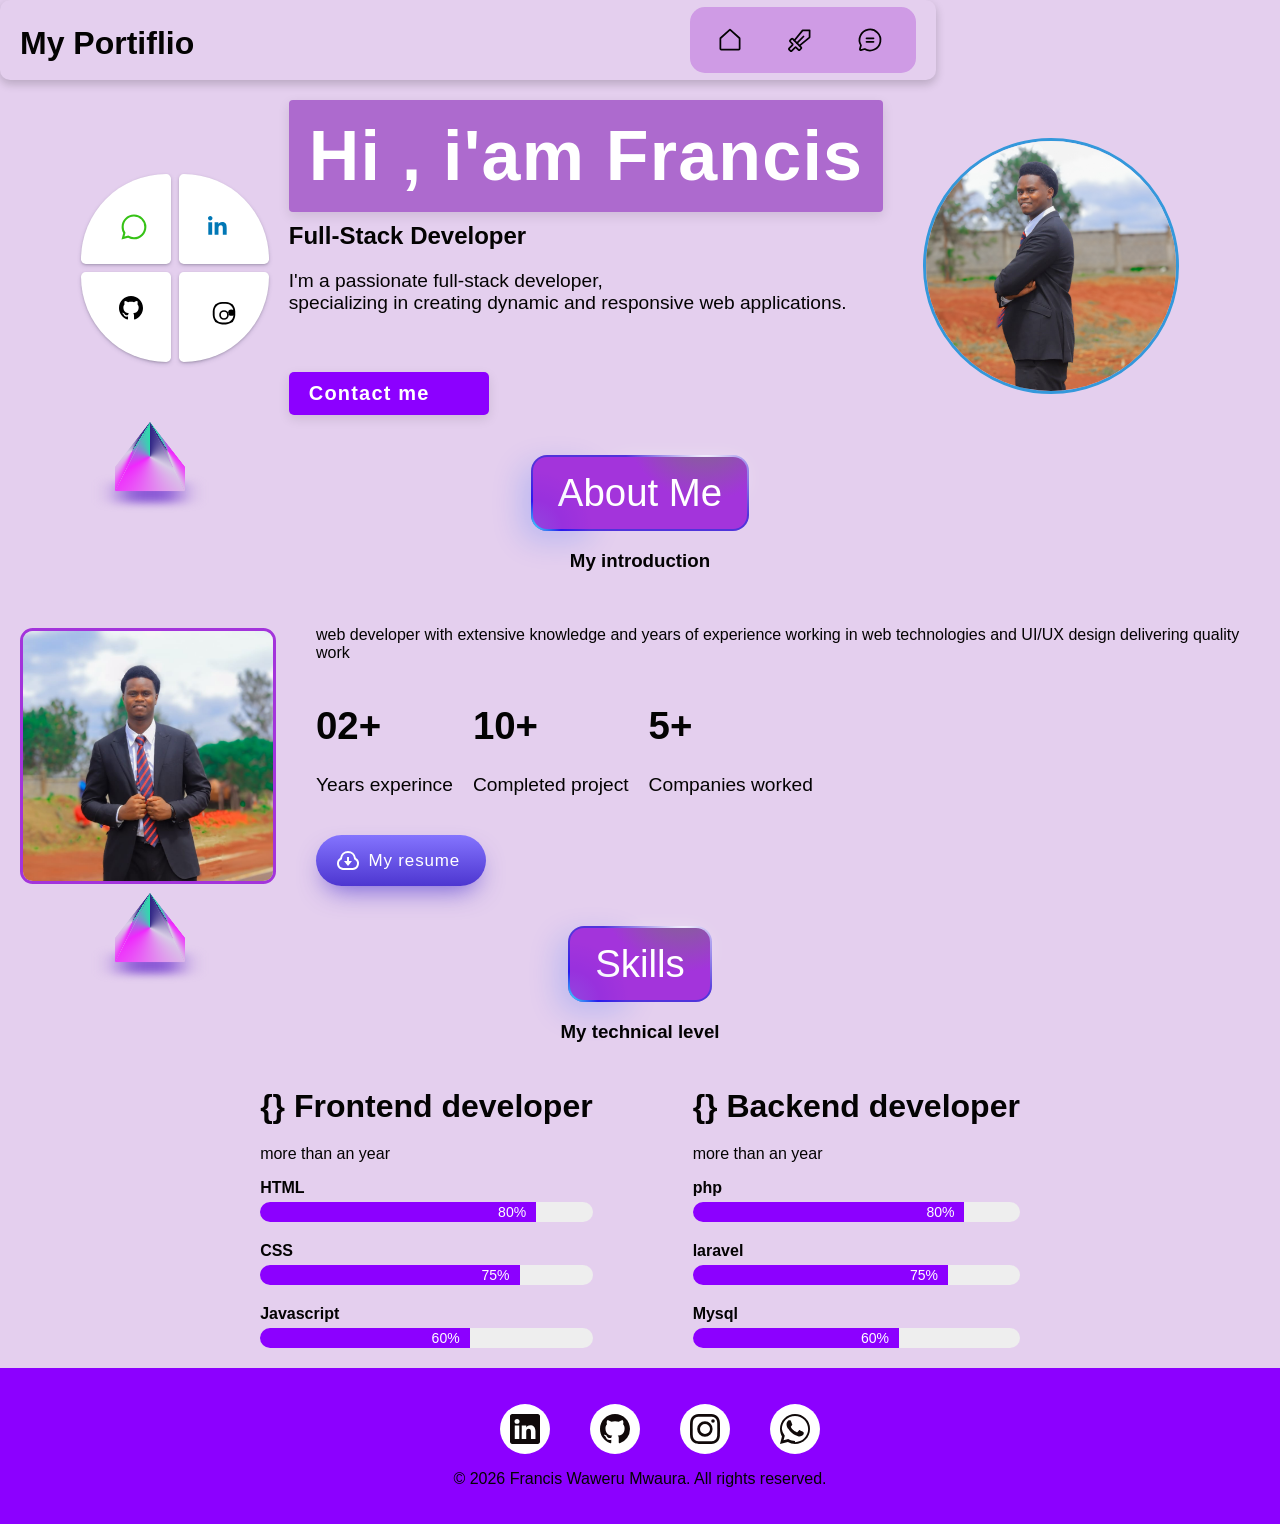
==== commit af1ad192: "Add files via upload" ====
--- a/index.html
+++ b/index.html
@@ -118,7 +118,7 @@
             </div>
             <div class="content" >
                 <div class="abt">
-                    <img src="me.png" alt="Francis Waweru Mwaura"">
+                    <img src="image.png" alt="Francis Waweru Mwaura"">
                     
                 </div>
             </div>
@@ -148,7 +148,7 @@
     <div class="aboutme">
         <div class="content">
             <div class="about">
-                <img src="me2.png" alt="Francis Waweru Mwaura"">
+                <img src="WhatsApp Image 2026-03-06 at 16.23.13.jpeg" alt="Francis Waweru Mwaura"">
             </div>
         </div>
         <div class="content">            
@@ -162,18 +162,18 @@
                 </div>
 
                 <div class="yearcontent">
+                    <h1>10+</h1>
+                    <P>Completed project</P>
+                </div>
+
+                <div class="yearcontent">
                     <h1>5+</h1>
-                    <P>Completed project</P>
-                </div>
-
-                <div class="yearcontent">
-                    <h1>2+</h1>
                     <P>Companies worked</P>
                 </div>
             </div>
              <div class="cta-buttons">
                     <!-- From Uiverse.io by adamgiebl -->
-                    <a href="Francis Waweru Mwaura.pdf" download target="_blank" style="text-decoration: none;">
+                    <a href="FRANCIS WAWERU MWAURA RESUME.pdf" download target="_blank" style="text-decoration: none;">
                     <button class="cssbuttons-io-button">
                         <svg
                         xmlns="http://www.w3.org/2000/svg"
@@ -372,7 +372,7 @@
 </li>
 </ul>
 </div>
-<p>&copy; 2025 Francis Waweru Mwaura. All rights reserved.</p>
+<p>&copy; 2026 Francis Waweru Mwaura. All rights reserved.</p>
 </footer>
 
     <script src="js/main.js"></script>
